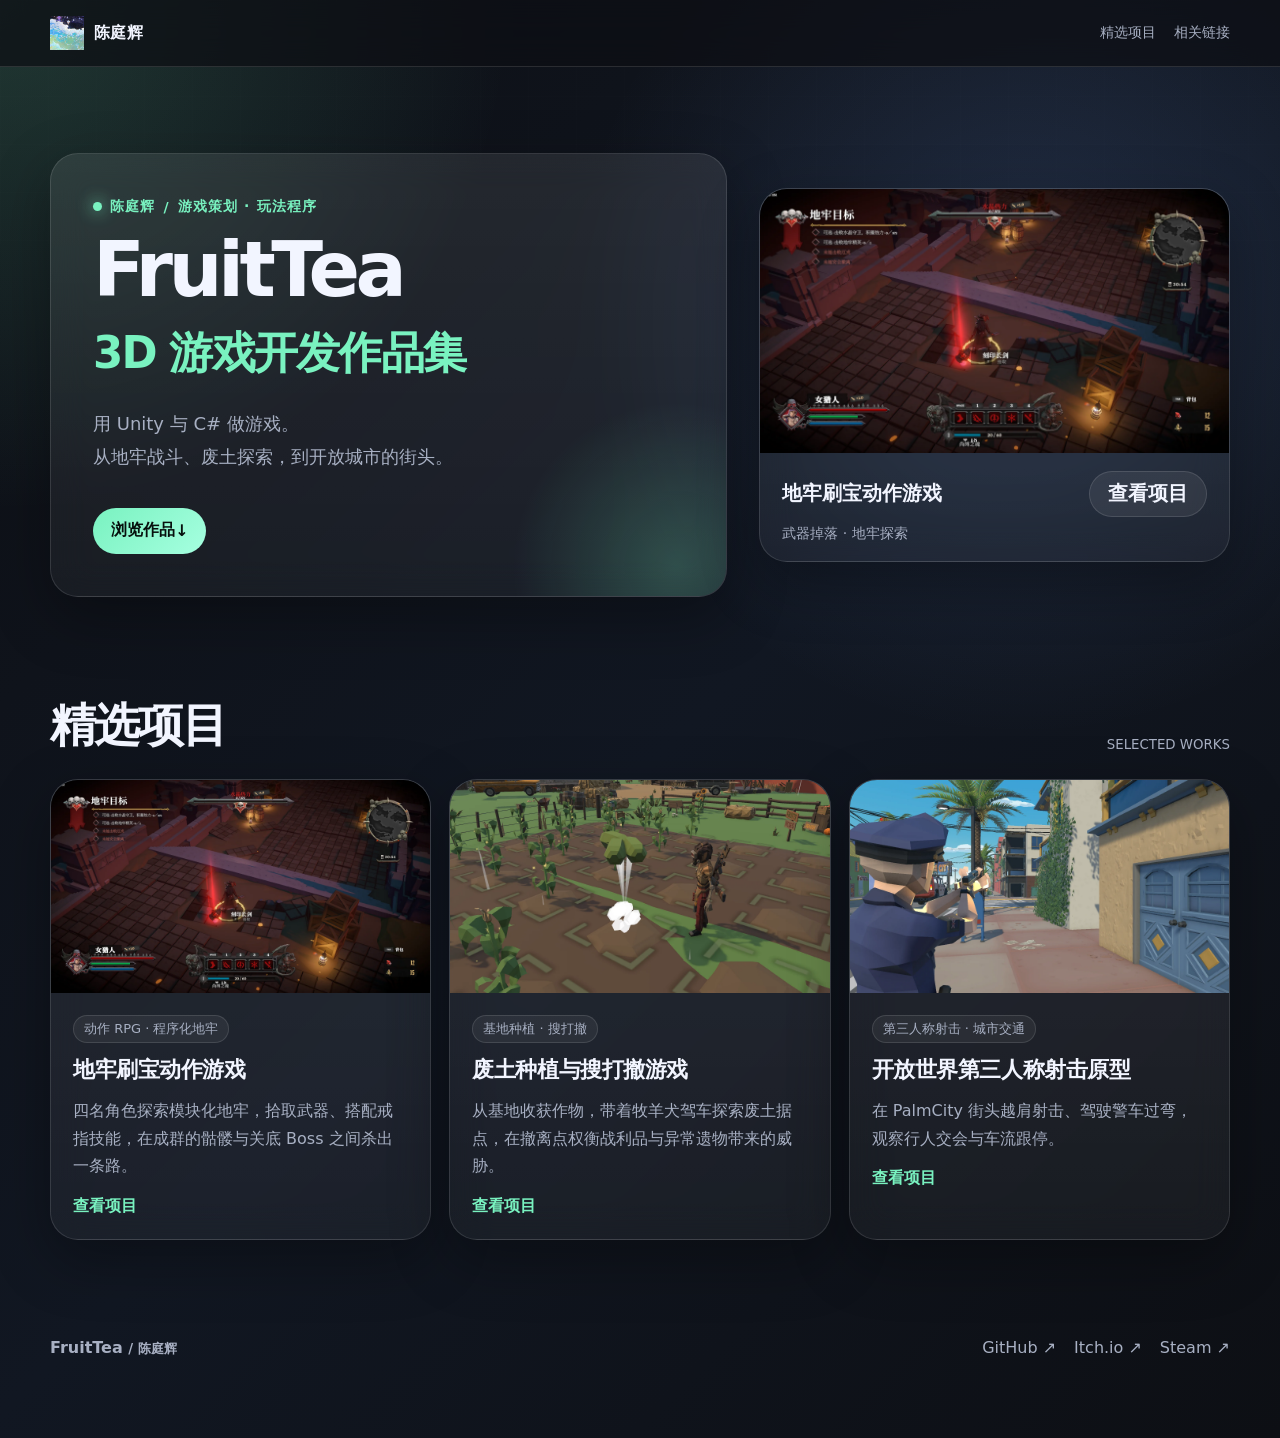
==== portfolio-3d/index.html @ bdf82558 "Add 3D portfolio pages and assets" ====
<!doctype html>
<html lang="zh-CN">
<head><meta charset="utf-8"><meta name="viewport" content="width=device-width, initial-scale=1"><title>3D 游戏开发作品集 | FruitTea 游戏工坊</title>
<meta name="description" content="陈庭辉的三个 3D 游戏开发项目与实机开发记录。"><link rel="stylesheet" href="theme.css"><link rel="stylesheet" href="portfolio.css"></head>
<body id="top"><header class="nav"><div class="nav-inner"><a class="logo" href="index.html"><img src="assets/portfolio.jpg" alt="FruitTea Portfolio"><span>陈庭辉</span></a><nav class="nav-links" aria-label="主导航"><a href="#projects">精选项目</a><a href="#contact">相关链接</a></nav></div></header>
<main class="page"><section class="hero"><div class="hero-card"><div class="eyebrow">陈庭辉 <span>/</span> 游戏策划 · 玩法程序</div>
<h1>FruitTea<br><span class="hero-subtitle">3D 游戏开发作品集</span></h1><p>用 Unity 与 C# 做游戏。<br>从地牢战斗、废土探索，到开放城市的街头。</p>
<div class="hero-actions"><a class="button primary" href="#projects">浏览作品 <span aria-hidden="true">↓</span></a></div></div>
<article class="project-card featured"><div class="screen"><img src="assets/dungeon/01-dungeon-loot.webp" alt="地牢出口附近的武器掉落" width="1920" height="1080" fetchpriority="high"></div><div class="player-bar"><b>地牢刷宝动作游戏</b><a class="button" href="dungeon.html">查看项目</a></div>
<div class="feature-caption">武器掉落 · 地牢探索</div></article></section><section id="projects"><div class="section-head"><h2>精选项目</h2><small>SELECTED WORKS</small></div><div class="project-grid"><article class="project-card"><a class="cover-link screen" href="dungeon.html" aria-label="查看地牢刷宝动作游戏"><img src="assets/dungeon/01-dungeon-loot.webp" alt="地牢出口附近的武器掉落" width="1920" height="1080" loading="lazy"></a>
 <div class="project-body"><div class="tag">动作 RPG · 程序化地牢</div><h3><a href="dungeon.html">地牢刷宝动作游戏</a></h3><p>四名角色探索模块化地牢，拾取武器、搭配戒指技能，在成群的骷髅与关底 Boss 之间杀出一条路。</p><div class="actions"><a href="dungeon.html">查看项目</a></div></div></article><article class="project-card"><a class="cover-link screen" href="wasteland.html" aria-label="查看废土种植与搜打撤游戏"><img src="assets/wasteland/01-base-harvest.webp" alt="基地田格中的玉米收获" width="1920" height="1080" loading="lazy"></a>
 <div class="project-body"><div class="tag">基地种植 · 搜打撤</div><h3><a href="wasteland.html">废土种植与搜打撤游戏</a></h3><p>从基地收获作物，带着牧羊犬驾车探索废土据点，在撤离点权衡战利品与异常遗物带来的威胁。</p><div class="actions"><a href="wasteland.html">查看项目</a></div></div></article><article class="project-card"><a class="cover-link screen" href="open-world.html" aria-label="查看开放世界第三人称射击原型"><img src="assets/open-world/01-shoulder-shot.webp" alt="街头越肩开火" width="1920" height="1080" loading="lazy"></a>
 <div class="project-body"><div class="tag">第三人称射击 · 城市交通</div><h3><a href="open-world.html">开放世界第三人称射击原型</a></h3><p>在 PalmCity 街头越肩射击、驾驶警车过弯，观察行人交会与车流跟停。</p><div class="actions"><a href="open-world.html">查看项目</a></div></div></article></div></section></main><footer class="footer page" id="contact"><b>FruitTea <small>/ 陈庭辉</small></b><nav aria-label="相关链接"><a href="https://github.com/fruitteeeeea">GitHub ↗</a><a href="https://fruitteeeeea.itch.io/">Itch.io ↗</a><a href="https://steamcommunity.com/id/qzq233/">Steam ↗</a></nav></footer></body></html>
---- portfolio-3d/theme.css ----
:root {
      --bg: #0d0f14;
      --bg-soft: #151922;
      --card: rgba(255, 255, 255, 0.075);
      --card-strong: rgba(255, 255, 255, 0.12);
      --text: #f2f5ff;
      --muted: #a8b0c3;
      --line: rgba(255, 255, 255, 0.12);
      --accent: #79f2c0;
      --accent-2: #7aa8ff;
      --accent-3: #ffcc66;
      --danger: #ff7a90;
      --shadow: 0 20px 60px rgba(0, 0, 0, 0.32);
      --radius-lg: 28px;
      --radius-md: 18px;
      --radius-sm: 12px;
      font-family: Inter, "PingFang SC", "Microsoft YaHei", system-ui, -apple-system, BlinkMacSystemFont, sans-serif;
    }

    * {
      box-sizing: border-box;
    }

    html {
      scroll-behavior: smooth;
    }

    body {
      margin: 0;
      color: var(--text);
      background:
        radial-gradient(circle at top left, rgba(121, 242, 192, 0.18), transparent 32rem),
        radial-gradient(circle at 80% 20%, rgba(122, 168, 255, 0.16), transparent 28rem),
        linear-gradient(135deg, #0d0f14 0%, #111722 52%, #0d0f14 100%);
      min-height: 100vh;
      overflow-x: hidden;
    }

    body::before {
      content: "";
      position: fixed;
      inset: 0;
      pointer-events: none;
      opacity: 0.22;
      background-image:
        linear-gradient(rgba(255, 255, 255, 0.05) 1px, transparent 1px),
        linear-gradient(90deg, rgba(255, 255, 255, 0.05) 1px, transparent 1px);
      background-size: 48px 48px;
      mask-image: linear-gradient(to bottom, black, transparent 78%);
      z-index: -1;
    }

    a {
      color: inherit;
      text-decoration: none;
    }

    img {
      max-width: 100%;
      display: block;
    }

    .page {
      width: min(1180px, calc(100% - 36px));
      margin: 0 auto;
    }

    .nav {
      position: sticky;
      top: 0;
      z-index: 20;
      backdrop-filter: blur(18px);
      background: rgba(13, 15, 20, 0.72);
      border-bottom: 1px solid var(--line);
    }

    .nav-inner {
      width: min(1180px, calc(100% - 36px));
      margin: 0 auto;
      display: flex;
      align-items: center;
      justify-content: space-between;
      padding: 16px 0;
      gap: 20px;
    }

    .logo {
      display: flex;
      align-items: center;
      gap: 10px;
      font-weight: 800;
      letter-spacing: 0.02em;
    }

    .logo img {
      width: auto;
      height: 34px;
      object-fit: contain;
    }

    .nav-links {
      display: flex;
      align-items: center;
      gap: 18px;
      color: var(--muted);
      font-size: 14px;
    }

    .nav-links a:hover {
      color: var(--text);
    }

    .hero {
      padding: 86px 0 56px;
      display: grid;
      grid-template-columns: 1.18fr 0.82fr;
      gap: 32px;
      align-items: stretch;
    }

    .hero-card,
    .profile-card,
    .section-card,
    .project-card,
    .detail-card,
    .jam-card,
    .prototype-card {
      border: 1px solid var(--line);
      background: linear-gradient(180deg, rgba(255, 255, 255, 0.09), rgba(255, 255, 255, 0.045));
      box-shadow: var(--shadow);
      backdrop-filter: blur(18px);
    }

    .hero-card {
      border-radius: var(--radius-lg);
      padding: 42px;
      position: relative;
      overflow: hidden;
    }

    .hero-card::after {
      content: "";
      position: absolute;
      right: -120px;
      bottom: -140px;
      width: 340px;
      height: 340px;
      background: radial-gradient(circle, rgba(121, 242, 192, 0.22), transparent 68%);
    }

    .eyebrow {
      display: inline-flex;
      align-items: center;
      gap: 8px;
      color: var(--accent);
      font-size: 14px;
      font-weight: 700;
      letter-spacing: 0.08em;
      text-transform: uppercase;
      margin-bottom: 18px;
    }

    .eyebrow::before {
      content: "";
      width: 9px;
      height: 9px;
      border-radius: 999px;
      background: var(--accent);
      box-shadow: 0 0 16px var(--accent);
    }

    h1 {
      margin: 0;
      font-size: clamp(40px, 7vw, 76px);
      line-height: 0.96;
      letter-spacing: -0.06em;
    }

    .hero-subtitle {
      margin: 16px 0 0;
      color: var(--accent);
      font-size: clamp(18px, 2.4vw, 26px);
      line-height: 1.35;
      font-weight: 800;
    }

    .hero p {
      margin: 24px 0 0;
      color: var(--muted);
      font-size: 18px;
      line-height: 1.85;
      max-width: 680px;
    }

    .hero-actions {
      display: flex;
      flex-wrap: wrap;
      gap: 14px;
      margin-top: 34px;
      position: relative;
      z-index: 1;
    }

    .button {
      display: inline-flex;
      align-items: center;
      justify-content: center;
      min-height: 46px;
      padding: 0 18px;
      border-radius: 999px;
      border: 1px solid var(--line);
      color: var(--text);
      background: rgba(255, 255, 255, 0.07);
      font-weight: 700;
      transition: transform 0.18s ease, background 0.18s ease, border-color 0.18s ease;
    }

    .button:hover {
      transform: translateY(-2px);
      background: rgba(255, 255, 255, 0.12);
      border-color: rgba(255, 255, 255, 0.28);
    }

    .button.primary {
      color: #07100d;
      background: linear-gradient(135deg, var(--accent), #a6ffe0);
      border: 0;
    }

    .profile-card {
      border-radius: var(--radius-lg);
      padding: 28px;
      display: flex;
      flex-direction: column;
      justify-content: space-between;
      min-height: 420px;
    }

    .profile-grid {
      display: grid;
      grid-template-columns: repeat(2, 1fr);
      gap: 12px;
    }

    .stat {
      padding: 18px;
      border-radius: var(--radius-md);
      background: rgba(255, 255, 255, 0.07);
      border: 1px solid var(--line);
    }

    .stat strong {
      display: block;
      font-size: 28px;
      margin-bottom: 6px;
    }

    .stat span {
      color: var(--muted);
      font-size: 13px;
    }

    .link-list {
      display: grid;
      gap: 12px;
      margin-top: 24px;
    }

    .link-list a {
      display: flex;
      align-items: center;
      justify-content: space-between;
      padding: 14px 16px;
      border: 1px solid var(--line);
      border-radius: var(--radius-sm);
      color: var(--muted);
      background: rgba(255, 255, 255, 0.055);
    }

    .link-list a:hover {
      color: var(--text);
      background: rgba(255, 255, 255, 0.1);
    }

    section {
      padding: 42px 0;
    }

    .section-head {
      display: flex;
      align-items: flex-end;
      justify-content: space-between;
      gap: 24px;
      margin-bottom: 22px;
    }

    .section-head h2 {
      margin: 0;
      font-size: clamp(28px, 4vw, 46px);
      letter-spacing: -0.04em;
    }

    .section-head p {
      margin: 8px 0 0;
      max-width: 640px;
      color: var(--muted);
      line-height: 1.75;
    }

    .tag-row {
      display: flex;
      flex-wrap: wrap;
      gap: 10px;
      margin-top: 18px;
    }

    .tag {
      display: inline-flex;
      align-items: center;
      min-height: 28px;
      padding: 0 10px;
      border-radius: 999px;
      border: 1px solid var(--line);
      color: var(--muted);
      font-size: 13px;
      background: rgba(255, 255, 255, 0.055);
    }

    .project-grid {
      display: grid;
      grid-template-columns: repeat(3, 1fr);
      gap: 18px;
    }

    .project-card {
      border-radius: var(--radius-lg);
      overflow: hidden;
      transition: transform 0.22s ease, border-color 0.22s ease;
    }

    .project-card:hover {
      transform: translateY(-6px);
      border-color: rgba(121, 242, 192, 0.36);
    }

    .project-card .battlegalaxy-cover {
      width: 100%;
      aspect-ratio: 1866 / 1263;
      object-fit: cover;
      object-position: center top;
    }

    .project-cover {
      min-height: 190px;
      background:
        linear-gradient(135deg, rgba(121, 242, 192, 0.14), rgba(122, 168, 255, 0.1)),
        #111722;
      display: flex;
      align-items: center;
      justify-content: center;
      color: rgba(255, 255, 255, 0.42);
      font-weight: 800;
      letter-spacing: 0.06em;
      text-align: center;
      padding: 20px;
    }

    .project-cover img {
      width: 100%;
      height: 100%;
      min-height: 190px;
      object-fit: cover;
    }

    .project-body {
      padding: 22px;
    }

    .project-body h3 {
      margin: 0;
      font-size: 22px;
      letter-spacing: -0.02em;
    }

    .project-body p {
      margin: 12px 0 0;
      color: var(--muted);
      line-height: 1.72;
    }

    .detail-list {
      display: grid;
      gap: 22px;
    }

    .detail-card {
      border-radius: var(--radius-lg);
      overflow: hidden;
      display: grid;
      grid-template-columns: 0.92fr 1.08fr;
      min-height: 380px;
    }

    .detail-media {
      background:
        radial-gradient(circle at 30% 20%, rgba(121, 242, 192, 0.2), transparent 30%),
        radial-gradient(circle at 80% 80%, rgba(122, 168, 255, 0.18), transparent 34%),
        rgba(255, 255, 255, 0.045);
      display: flex;
      align-items: center;
      justify-content: center;
      color: rgba(255, 255, 255, 0.42);
      font-weight: 800;
      padding: 0;
      text-align: center;
      overflow: hidden;
    }

    .detail-media video,
    .detail-media img {
      width: 100%;
      height: 100%;
      min-height: 380px;
      object-fit: cover;
      display: block;
    }

    .battlegalaxy-media {
      aspect-ratio: 1 / 1;
      align-self: center;
      width: 100%;
    }

    .battlegalaxy-media video {
      min-height: 0;
      object-fit: contain;
    }

    .detail-content {
      padding: 34px;
    }

    .detail-content.with-play-link {
      display: flex;
      flex-direction: column;
    }

    .play-link {
      align-self: flex-end;
      margin-top: 28px;
    }

    .detail-content .play-link {
      margin-top: clamp(28px, 6vw, 56px);
    }

    .detail-content h3 {
      margin: 0 0 8px;
      font-size: clamp(28px, 4vw, 42px);
      letter-spacing: -0.045em;
    }

    .meta {
      color: var(--accent);
      font-weight: 800;
      font-size: 14px;
      letter-spacing: 0.06em;
      text-transform: uppercase;
    }

    .detail-content p {
      color: var(--muted);
      line-height: 1.82;
      margin: 18px 0;
    }

    .feature-grid {
      display: grid;
      grid-template-columns: repeat(3, 1fr);
      gap: 12px;
      margin-top: 22px;
    }

    .feature {
      padding: 16px;
      border-radius: var(--radius-md);
      background: rgba(255, 255, 255, 0.06);
      border: 1px solid var(--line);
    }

    .feature strong {
      display: block;
      margin-bottom: 8px;
    }

    .feature span {
      color: var(--muted);
      font-size: 14px;
      line-height: 1.6;
    }

    .prototype-grid,
    .jam-grid {
      display: grid;
      grid-template-columns: repeat(2, 1fr);
      gap: 18px;
    }

    .prototype-card,
    .jam-card {
      border-radius: var(--radius-lg);
    }

    .prototype-card {
      overflow: hidden;
      transition: transform 0.22s ease, border-color 0.22s ease;
    }

    .prototype-card:hover {
      transform: translateY(-6px);
      border-color: rgba(122, 168, 255, 0.36);
    }

    .prototype-card img {
      width: 100%;
      aspect-ratio: 21 / 8;
      object-fit: cover;
    }

    .prototype-body,
    .jam-card {
      padding: 26px;
    }

    .jam-card {
      display: flex;
      flex-direction: column;
    }

    .prototype-card h3,
    .jam-card h3 {
      margin: 0 0 10px;
      font-size: 24px;
    }

    .prototype-card p,
    .jam-card p {
      margin: 0;
      color: var(--muted);
      line-height: 1.78;
    }

    .footer {
      padding: 56px 0 80px;
      color: var(--muted);
      text-align: center;
    }

    .note {
      margin-top: 20px;
      padding: 18px;
      border-radius: var(--radius-md);
      border: 1px dashed rgba(255, 255, 255, 0.22);
      color: var(--muted);
      background: rgba(255, 255, 255, 0.04);
      line-height: 1.7;
    }

    @media (max-width: 960px) {
      .hero,
      .detail-card {
        grid-template-columns: 1fr;
      }

      .project-grid {
        grid-template-columns: repeat(2, 1fr);
      }

      .feature-grid {
        grid-template-columns: 1fr;
      }
    }

    @media (max-width: 720px) {
      .nav-links {
        display: none;
      }

      .hero {
        padding-top: 56px;
      }

      .hero-card,
      .profile-card,
      .detail-content {
        padding: 24px;
      }

      .project-grid,
      .prototype-grid,
      .jam-grid,
      .profile-grid {
        grid-template-columns: 1fr;
      }

      .section-head {
        display: block;
      }
    }
---- portfolio-3d/portfolio.css ----
:root { color-scheme: dark; }
:focus-visible { outline: 3px solid var(--accent-2); outline-offset: 4px; }
.hero-card::after { pointer-events: none; }
.hero h1 .hero-subtitle { display: inline-block; font-size: clamp(24px, 3.4vw, 44px); letter-spacing: -.04em; }
.featured { align-self: center; }
.screen, .original { display: block; }
.screen img, .original img { display: block; width: 100%; height: auto; }
.player-bar, .footer { display: flex; align-items: center; justify-content: space-between; flex-wrap: wrap; gap: 12px; }
.player-bar { padding: 18px 22px 8px; font-size: 20px; }
.feature-caption { padding: 0 22px 18px; color: var(--muted); font-size: 14px; }
.project-body .tag { margin-bottom: 12px; }
.actions { margin-top: 16px; }
.actions a, figcaption a { color: var(--accent); font-weight: 700; }
.footer nav { display: flex; gap: 18px; flex-wrap: wrap; }
.project-head { margin: 48px 0 24px; }
.project-head h1 { font-size: clamp(34px, 5vw, 60px); line-height: 1.15; }
.project-head p, figcaption, .section-head small { color: var(--muted); line-height: 1.75; }
.case-layout { display: grid; grid-template-columns: minmax(180px, 1fr) minmax(0, 4fr); gap: 24px; margin-bottom: 54px; }
.contents { position: sticky; top: 84px; display: grid; padding: 18px; border-radius: var(--radius-md); }
.contents b { margin-bottom: 8px; }
.contents a { padding: 8px 0; color: var(--muted); font-size: 14px; }
.contents a:hover, .footer a:hover { color: var(--accent); }
.chapters section { padding: 0 0 30px; }
section[id] { scroll-margin-top: 84px; }
.chapters .section-head { margin-bottom: 12px; }
.chapters h2 { font-size: clamp(24px, 3vw, 36px); }
figure { margin: 0 0 18px; border-radius: var(--radius-md); overflow: hidden; }
.original { cursor: zoom-in; }
figcaption { display: flex; align-items: baseline; justify-content: space-between; gap: 16px; padding: 12px 16px; font-size: 14px; }
figcaption a { flex: none; }
@media (max-width: 720px) {
  .nav-inner { gap: 8px; }
  .nav-links { display: flex; gap: 10px; font-size: 13px; }
  .logo { gap: 6px; }
  .logo img { height: 26px; }
  .case-layout { display: block; }
  .contents { position: static; display: flex; flex-wrap: wrap; gap: 4px 14px; margin-bottom: 24px; }
  .contents b { width: 100%; }
  .contents a { padding: 3px 0; }
  .project-head { margin-top: 24px; }
  figcaption { display: block; }
  figcaption a { display: inline-block; margin-left: 8px; }
}
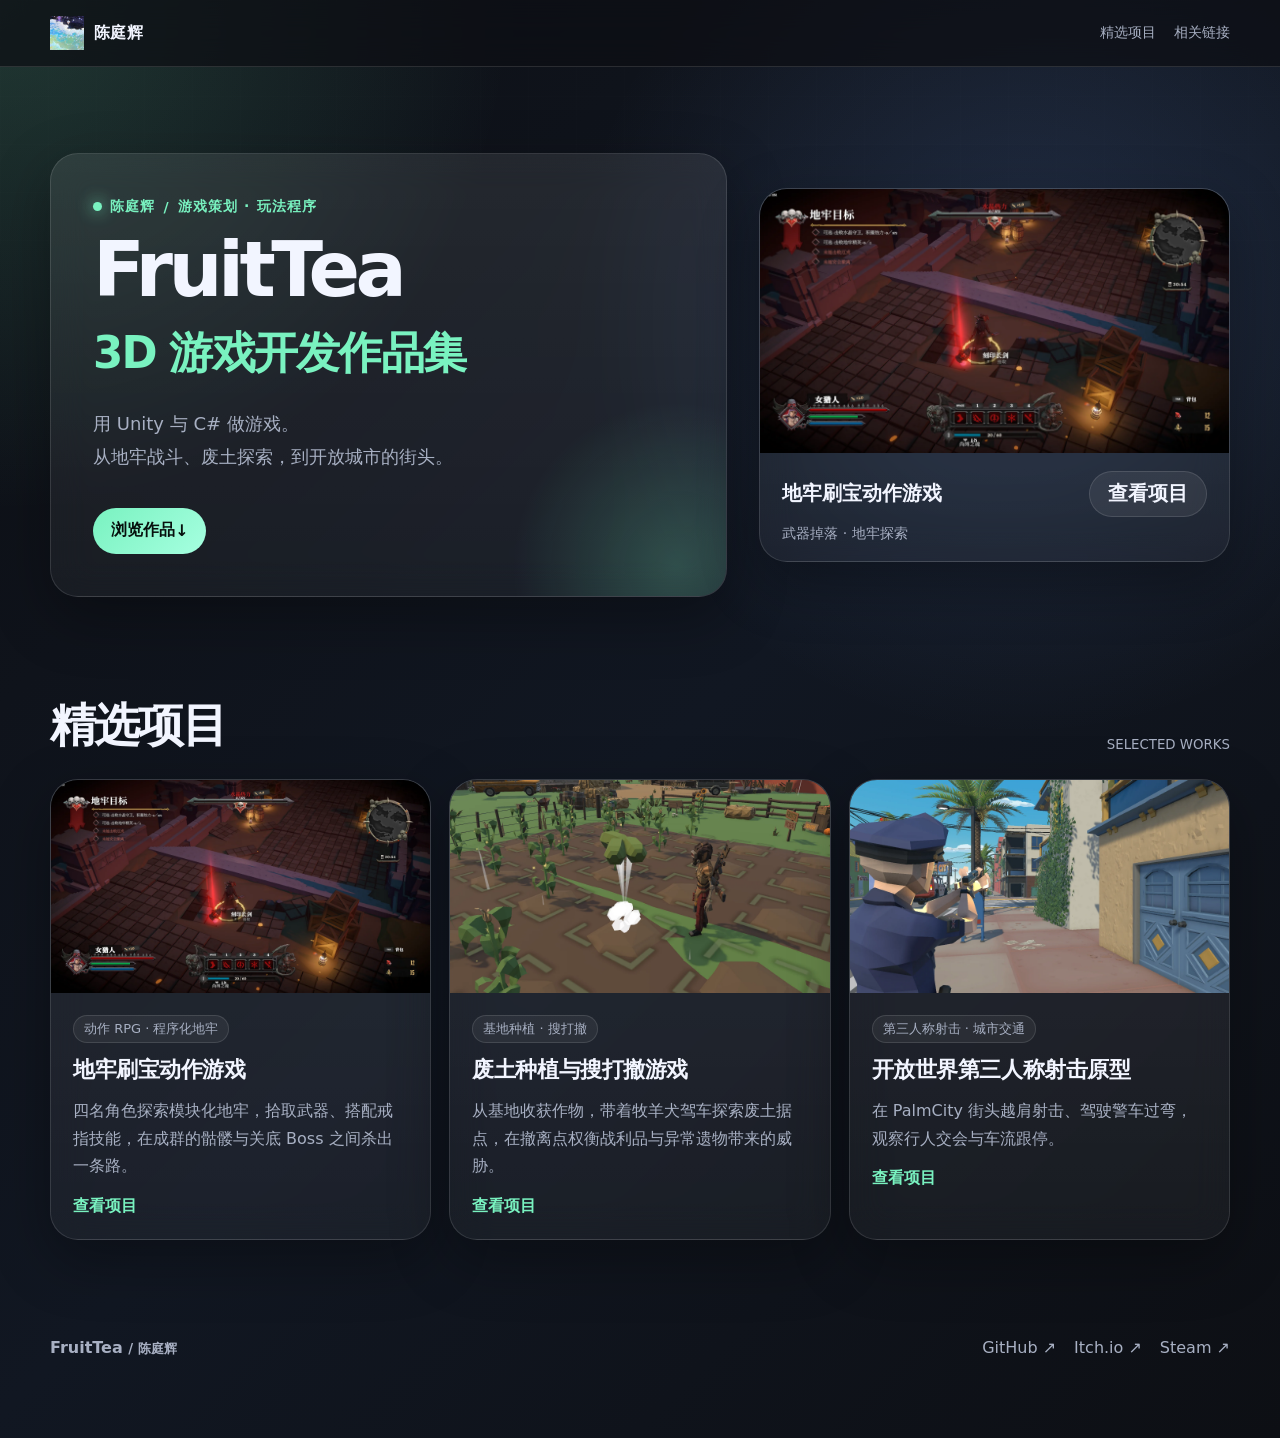
==== commit ae6be2b9: "Update portfolio pages with WebP images and WebM demos" ====
--- a/portfolio-3d/index.html
+++ b/portfolio-3d/index.html
@@ -2,7 +2,7 @@
 <html lang="zh-CN">
 <head><meta charset="utf-8"><meta name="viewport" content="width=device-width, initial-scale=1"><title>3D 游戏开发作品集 | FruitTea 游戏工坊</title>
 <meta name="description" content="陈庭辉的三个 3D 游戏开发项目与实机开发记录。"><link rel="stylesheet" href="theme.css"><link rel="stylesheet" href="portfolio.css"></head>
-<body id="top"><header class="nav"><div class="nav-inner"><a class="logo" href="index.html"><img src="assets/portfolio.jpg" alt="FruitTea Portfolio"><span>陈庭辉</span></a><nav class="nav-links" aria-label="主导航"><a href="#projects">精选项目</a><a href="#contact">相关链接</a></nav></div></header>
+<body id="top"><header class="nav"><div class="nav-inner"><a class="logo" href="index.html"><img src="../assets/portfolio.webp" alt="FruitTea Portfolio"><span>陈庭辉</span></a><nav class="nav-links" aria-label="主导航"><a href="#projects">精选项目</a><a href="#contact">相关链接</a></nav></div></header>
 <main class="page"><section class="hero"><div class="hero-card"><div class="eyebrow">陈庭辉 <span>/</span> 游戏策划 · 玩法程序</div>
 <h1>FruitTea<br><span class="hero-subtitle">3D 游戏开发作品集</span></h1><p>用 Unity 与 C# 做游戏。<br>从地牢战斗、废土探索，到开放城市的街头。</p>
 <div class="hero-actions"><a class="button primary" href="#projects">浏览作品 <span aria-hidden="true">↓</span></a></div></div>
